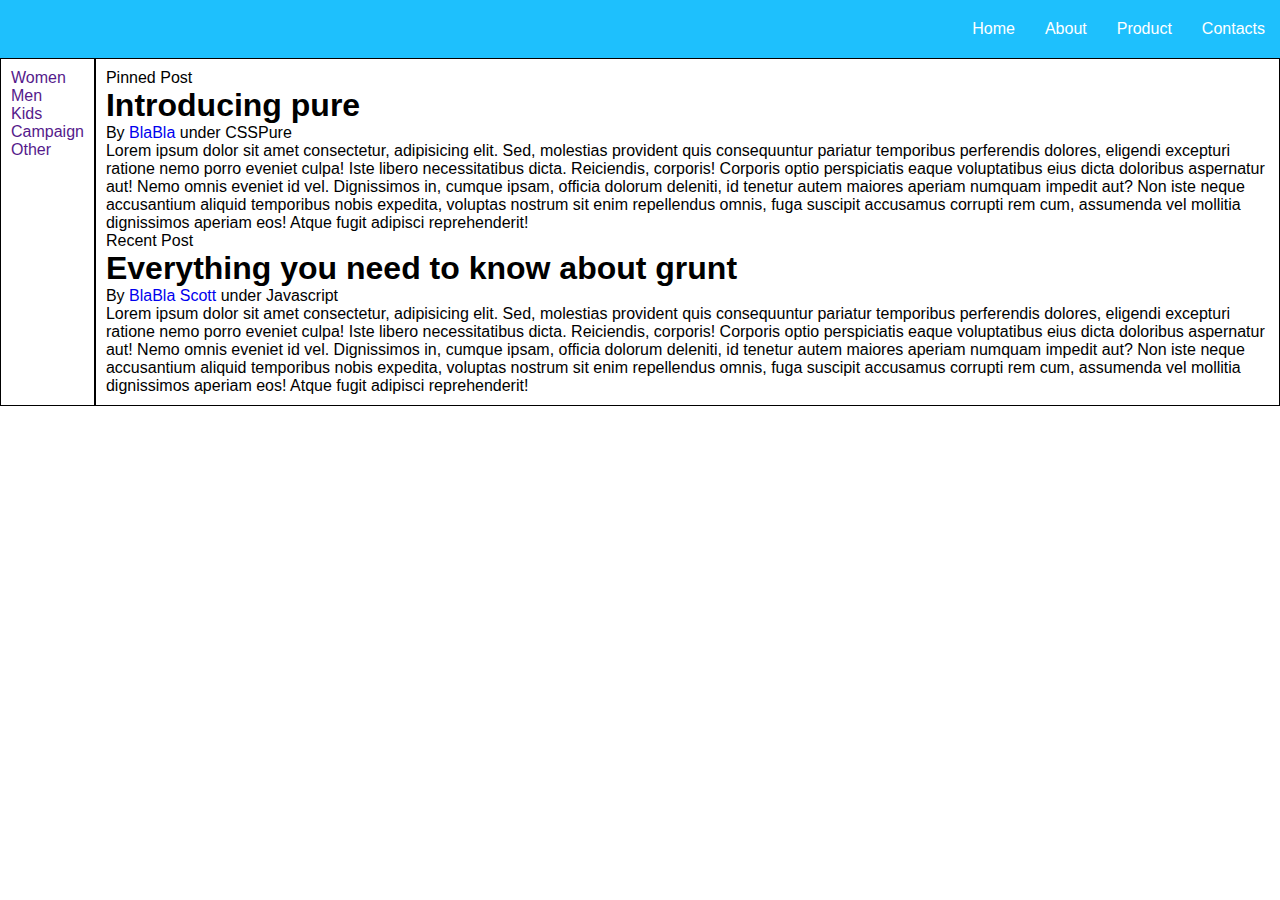
==== reserved-web-page/grid-test/menu/index.html @ abfe5824 "commit" ====
<!DOCTYPE html>
<html lang="en">

<head>
    <meta charset="UTF-8">
    <meta name="viewport" content="width=device-width, initial-scale=1.0">
    <meta http-equiv="X-UA-Compatible" content="ie=edge">
    <title>Document</title>
    <link rel="stylesheet" href="styles.css">
</head>

<body>
    <div class="wrapper">
        <nav class="navigation">
            <ul>
                <li><a href="">Home</a></li>
                <li><a href="">About</a></li>
                <li><a href="">Product</a></li>
                <li><a href="">Contacts</a></li>
            </ul>
        </nav>
        <div class="top-container">
            <aside>
                <ul>
                    <li><a href="">Women</a></li>
                    <li><a href="">Men</a></li>
                    <li><a href="">Kids</a></li>
                    <li><a href="">Campaign</a></li>
                    <li><a href="">Other</a></li>
                </ul>
            </aside>
            <main>
                <div>
                    <p>Pinned Post</p>
                    <h1>Introducing pure</h1>
                    <p>By <a href="#">BlaBla</a> under <span class="lang box">CSS</span><span class="lang box">Pure</span></p>
                    <p>Lorem ipsum dolor sit amet consectetur, adipisicing elit. Sed, molestias provident quis consequuntur
                        pariatur temporibus perferendis dolores, eligendi excepturi ratione nemo porro eveniet culpa! Iste
                        libero necessitatibus dicta. Reiciendis, corporis! Corporis optio perspiciatis eaque voluptatibus
                        eius dicta doloribus aspernatur aut! Nemo omnis eveniet id vel. Dignissimos in, cumque ipsam, officia
                        dolorum deleniti, id tenetur autem maiores aperiam numquam impedit aut? Non iste neque accusantium
                        aliquid temporibus nobis expedita, voluptas nostrum sit enim repellendus omnis, fuga suscipit accusamus
                        corrupti rem cum, assumenda vel mollitia dignissimos aperiam eos! Atque fugit adipisci reprehenderit!</p>
                </div>
                <div>
                    <p>Recent Post</p>
                    <h1>Everything you need to know about grunt</h1>
                    <p>By <a href="#">BlaBla Scott</a> under <span class="lang box">Javascript</span></p>
                    <p>Lorem ipsum dolor sit amet consectetur, adipisicing elit. Sed, molestias provident quis consequuntur
                        pariatur temporibus perferendis dolores, eligendi excepturi ratione nemo porro eveniet culpa! Iste
                        libero necessitatibus dicta. Reiciendis, corporis! Corporis optio perspiciatis eaque voluptatibus
                        eius dicta doloribus aspernatur aut! Nemo omnis eveniet id vel. Dignissimos in, cumque ipsam, officia
                        dolorum deleniti, id tenetur autem maiores aperiam numquam impedit aut? Non iste neque accusantium
                        aliquid temporibus nobis expedita, voluptas nostrum sit enim repellendus omnis, fuga suscipit accusamus
                        corrupti rem cum, assumenda vel mollitia dignissimos aperiam eos! Atque fugit adipisci reprehenderit!</p>
                </div>
            </main>
        </div>
    </div>
</body>

</html>
---- reserved-web-page/grid-test/menu/styles.css ----
/* Global */
* {
    margin: 0;
    padding: 0;
}
html {
    font-family: Verdana, Geneva, Tahoma, sans-serif;
}
a {
    text-decoration: none;
}
ul {    
    list-style: none;
}
/* Menu */
.navigation {    
    background: #1EC0FD;
}
.navigation ul {
    display: flex;   
    justify-content: flex-end;
}
.navigation a {      
    padding: 20px 15px;
    display: block;
    color: white;
}
.navigation a:hover {
    background: darken(#1EC0FD, 4%);
}
/* Container */
.top-container {
    display: flex;
}
.top-container aside, main {
    display: flex;
    flex-wrap: wrap;
    border: 1px solid black;
    padding: 10px;
}
.top-container main img {
    width: 25%;
    height: 25%;
}
/* Media queries */
@media all and (max-width: 800px) {
    .navigation ul {
        flex-flow: column wrap;
    }
    .navigation a {    
        padding: 10px;     
        text-align: center;       
        border-top: 1px solid rgba(255,255,255,0.3); 
        border-bottom: 1px solid rgba(0,0,0,0.1);  
    }  
    .navigation li:last-child a {
        border-bottom: none;
    }
}
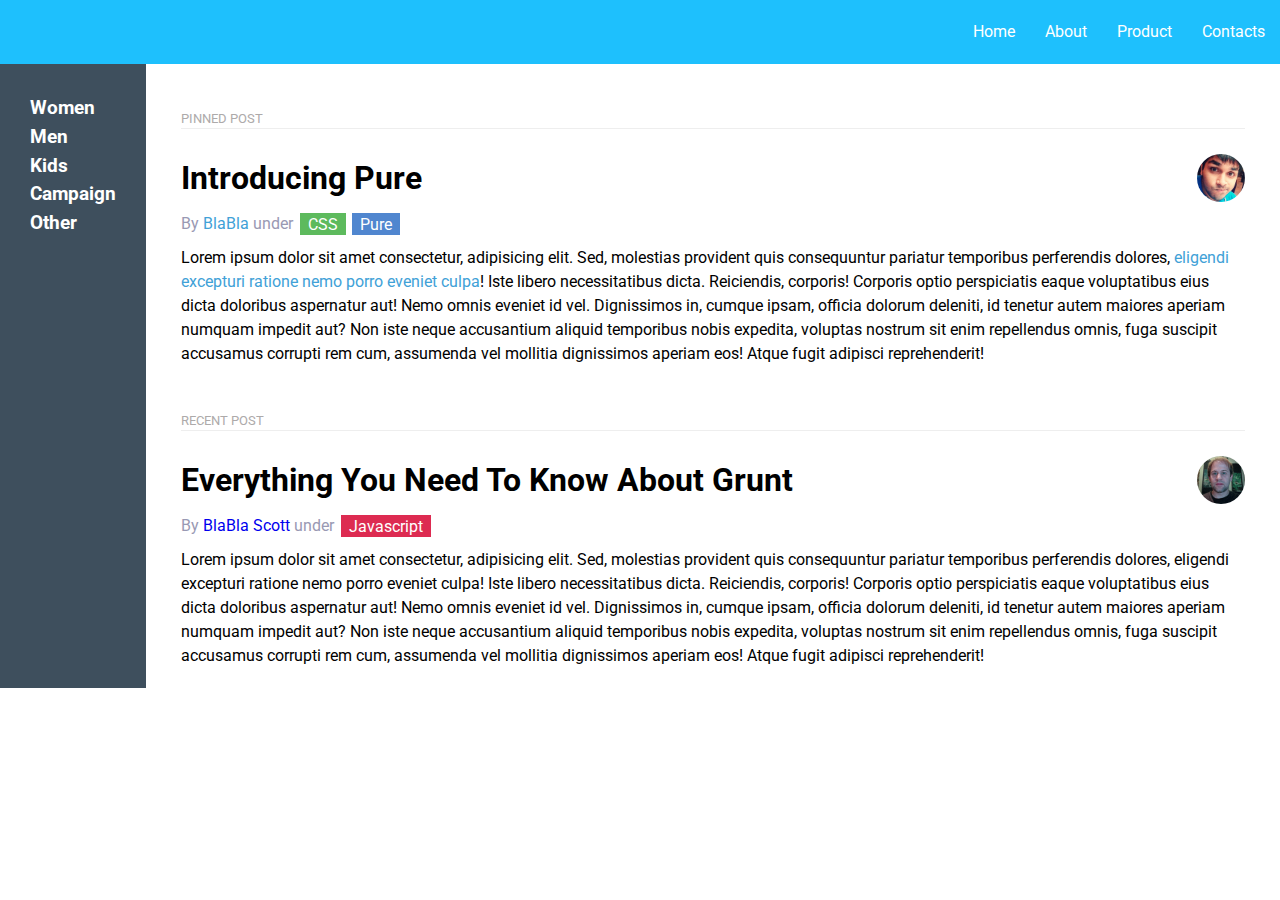
==== commit d3a160ff: "finished" ====
--- a/reserved-web-page/grid-test/menu/index.html
+++ b/reserved-web-page/grid-test/menu/index.html
@@ -7,6 +7,7 @@
     <meta http-equiv="X-UA-Compatible" content="ie=edge">
     <title>Document</title>
     <link rel="stylesheet" href="styles.css">
+    <link href="https://fonts.googleapis.com/css?family=Roboto" rel="stylesheet">
 </head>
 
 <body>
@@ -30,10 +31,30 @@
                 </ul>
             </aside>
             <main>
-                <div>
+                <article>
                     <p>Pinned Post</p>
-                    <h1>Introducing pure</h1>
-                    <p>By <a href="#">BlaBla</a> under <span class="lang box">CSS</span><span class="lang box">Pure</span></p>
+                    <header>
+                        <h1>Introducing pure</h1>
+                        <img src="profile-img/tilo-avatar.png" alt="profile_pic1">
+                    </header>
+                    <p class="post-info">By <a href="#" class="link">BlaBla</a> under <span class="lang box1">CSS</span><span
+                            class="lang box2">Pure</span></p>
+                    <p>Lorem ipsum dolor sit amet consectetur, adipisicing elit. Sed, molestias provident quis consequuntur
+                        pariatur temporibus perferendis dolores, <a href="#" class="link">eligendi excepturi ratione nemo
+                            porro eveniet culpa</a>! Iste libero necessitatibus dicta. Reiciendis, corporis! Corporis optio
+                        perspiciatis eaque voluptatibus eius dicta doloribus aspernatur aut! Nemo omnis eveniet id vel. Dignissimos
+                        in, cumque ipsam, officia dolorum deleniti, id tenetur autem maiores aperiam numquam impedit aut?
+                        Non iste neque accusantium aliquid temporibus nobis expedita, voluptas nostrum sit enim repellendus
+                        omnis, fuga suscipit accusamus corrupti rem cum, assumenda vel mollitia dignissimos aperiam eos!
+                        Atque fugit adipisci reprehenderit!</p>
+                </article>
+                <article>
+                    <p>Recent Post</p>
+                    <header>
+                        <h1>Everything you need to know about grunt</h1>                        
+                        <img src="profile-img/ericf-avatar.png" alt="profile_pic2">
+                    </header>
+                    <p class="post-info">By <a href="#" class="username">BlaBla Scott</a> under <span class="lang box3">Javascript</span></p>
                     <p>Lorem ipsum dolor sit amet consectetur, adipisicing elit. Sed, molestias provident quis consequuntur
                         pariatur temporibus perferendis dolores, eligendi excepturi ratione nemo porro eveniet culpa! Iste
                         libero necessitatibus dicta. Reiciendis, corporis! Corporis optio perspiciatis eaque voluptatibus
@@ -41,19 +62,7 @@
                         dolorum deleniti, id tenetur autem maiores aperiam numquam impedit aut? Non iste neque accusantium
                         aliquid temporibus nobis expedita, voluptas nostrum sit enim repellendus omnis, fuga suscipit accusamus
                         corrupti rem cum, assumenda vel mollitia dignissimos aperiam eos! Atque fugit adipisci reprehenderit!</p>
-                </div>
-                <div>
-                    <p>Recent Post</p>
-                    <h1>Everything you need to know about grunt</h1>
-                    <p>By <a href="#">BlaBla Scott</a> under <span class="lang box">Javascript</span></p>
-                    <p>Lorem ipsum dolor sit amet consectetur, adipisicing elit. Sed, molestias provident quis consequuntur
-                        pariatur temporibus perferendis dolores, eligendi excepturi ratione nemo porro eveniet culpa! Iste
-                        libero necessitatibus dicta. Reiciendis, corporis! Corporis optio perspiciatis eaque voluptatibus
-                        eius dicta doloribus aspernatur aut! Nemo omnis eveniet id vel. Dignissimos in, cumque ipsam, officia
-                        dolorum deleniti, id tenetur autem maiores aperiam numquam impedit aut? Non iste neque accusantium
-                        aliquid temporibus nobis expedita, voluptas nostrum sit enim repellendus omnis, fuga suscipit accusamus
-                        corrupti rem cum, assumenda vel mollitia dignissimos aperiam eos! Atque fugit adipisci reprehenderit!</p>
-                </div>
+                </article>
             </main>
         </div>
     </div>
--- a/reserved-web-page/grid-test/menu/styles.css
+++ b/reserved-web-page/grid-test/menu/styles.css
@@ -4,7 +4,8 @@
     padding: 0;
 }
 html {
-    font-family: Verdana, Geneva, Tahoma, sans-serif;
+    font-family: 'Roboto', sans-serif;
+    line-height: 1.5;
 }
 a {
     text-decoration: none;
@@ -35,15 +36,75 @@
 .top-container aside, main {
     display: flex;
     flex-wrap: wrap;
-    border: 1px solid black;
     padding: 10px;
 }
-.top-container main img {
+.top-container aside {
+    background: #3E4F5D;
+    padding: 30px;    
+    font-weight: bold;
+    font-size: 1.2rem;
+}
+.top-container aside a {
+    color: white;
+}
+.top-container aside a:hover {
+    color: rgba(255, 255, 255, 0.671);
+}
+.top-container main > img {
     width: 25%;
     height: 25%;
 }
+/* Article */
+main > article {
+    margin: 10px 25px;
+}
+
+main article > header {
+    display: flex;
+    justify-content: space-between;
+}
+main header h1{ 
+    text-transform: capitalize;
+}
+main header img {
+    border-radius: 50%;
+    width: 48px!important;
+    height: 48px!important;
+}
+main article p:first-child {
+    text-transform: uppercase;
+    font-size: 0.8em;
+    border-bottom: 1px solid #EEEEEE;
+    color: #ADAAAA;
+    margin: 25px 0;
+}
+.post-info {
+    color: #9999B3;
+    margin: 10px 0;
+}
+.link, .link:visited {
+    color: #41A1D7;    
+}
+
+.lang {
+    margin: 0 3px;
+    padding: 0.1rem 0.5rem;
+    color: white;
+}
+.lang:hover {
+    text-decoration: underline;
+}
+.box1 {
+    background-color: #5DBA5D;
+}
+.box2 {
+    background-color: #5086CF;
+}
+.box3 {
+    background-color: #DD2B51;
+}
 /* Media queries */
-@media all and (max-width: 800px) {
+@media all and (max-width: 767px) {
     .navigation ul {
         flex-flow: column wrap;
     }
@@ -56,5 +117,14 @@
     .navigation li:last-child a {
         border-bottom: none;
     }
+    /* Top-container */
+    .top-container {
+        flex-flow: column;
+        flex-wrap: wrap;        
+    }
+    aside {
+        justify-content: center;        
+        text-align: center;
+    }
 } 
 
